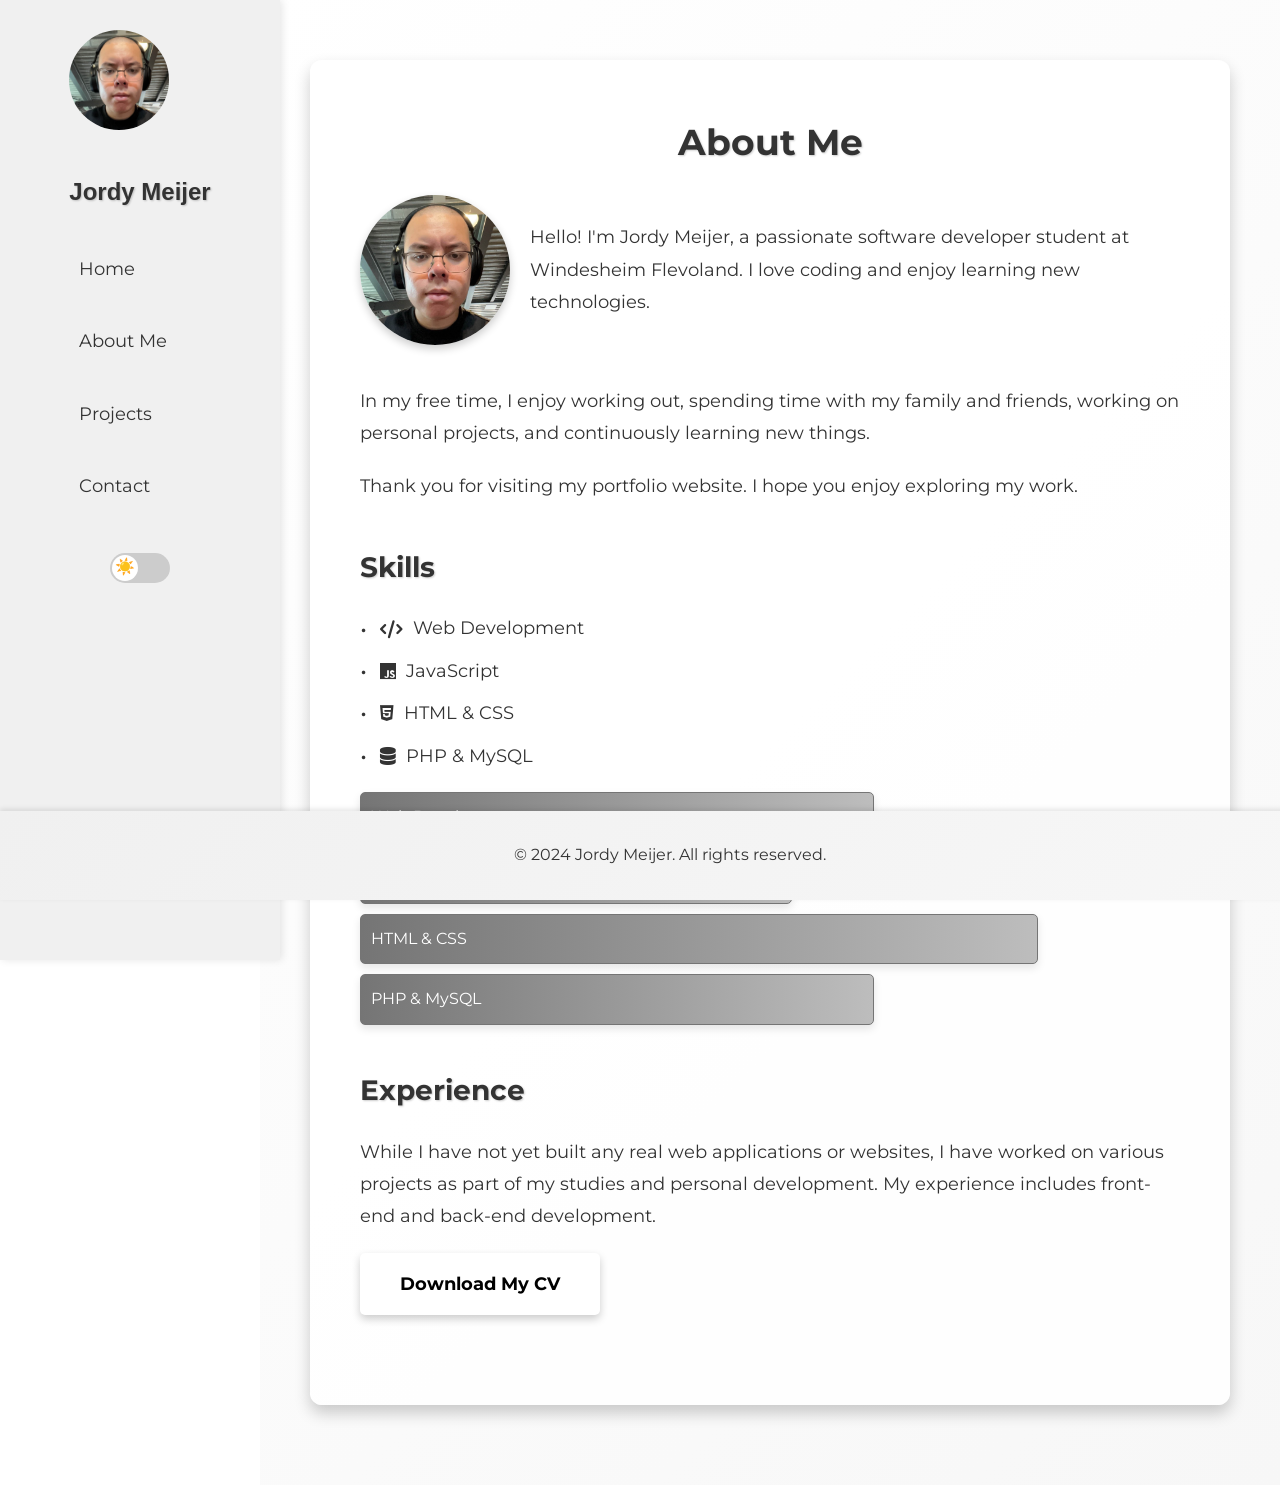
==== about.html @ f9a95ba3 "new styling" ====
<!DOCTYPE html>
<html lang="en">
<head>
    <meta charset="UTF-8">
    <meta name="viewport" content="width=device-width, initial-scale=1.0">
    <title>About Me - Jordy Meijer</title>
    <link rel="stylesheet" href="css/styles.css">
    <link href="https://cdnjs.cloudflare.com/ajax/libs/font-awesome/6.0.0-beta3/css/all.min.css" rel="stylesheet">
    <link href="https://fonts.googleapis.com/css2?family=Montserrat:wght@400;700&display=swap" rel="stylesheet">
    <script>
        (function() {
            const savedTheme = localStorage.getItem('theme');
            if (savedTheme) {
                document.addEventListener('DOMContentLoaded', function () {
                    document.body.classList.add(savedTheme + '-theme');
                    if (savedTheme === 'dark') {
                        document.getElementById('theme-toggle-checkbox').checked = true;
                    }
                });
            } else {
                document.addEventListener('DOMContentLoaded', function () {
                    document.body.classList.add('light-theme');
                });
            }
        })();
    </script>
</head>
<body class="about-page">
    <!-- Header section with navigation -->
    <header>
        <nav>
            <!-- Profile image -->
            <img src="images/profilepicture.jpg" alt="Jordy Meijer">
            <!-- Your name -->
            <h1>Jordy Meijer</h1>
            <!-- Navigation links -->
            <ul>
                <li><a href="index.html#home">Home</a></li>
                <li><a href="about.html">About Me</a></li>
                <li><a href="portfolio.html">Projects</a></li>
                <li><a href="contact.html">Contact</a></li>
            </ul>
            <!-- Theme toggle buttons -->
            <div class="theme-toggle">
                <input type="checkbox" id="theme-toggle-checkbox">
                <label for="theme-toggle-checkbox" class="slider"></label>
            </div>
        </nav>
    </header>

    <!-- Main content section -->
    <main>
        <!-- About Me section -->
        <section id="about">
            <div class="container">
                <h2>About Me</h2>
                <div class="profile">
                    <img src="images/profilepicture.jpg" alt="Jordy Meijer">
                    <p>Hello! I'm Jordy Meijer, a passionate software developer student at Windesheim Flevoland. I love coding and enjoy learning new technologies.</p>
                </div>
                <div class="bio">
                    <p>In my free time, I enjoy working out, spending time with my family and friends, working on personal projects, and continuously learning new things.</p>
                    <p>Thank you for visiting my portfolio website. I hope you enjoy exploring my work.</p>
                </div>
                
                <!-- Skills summary -->
                <div class="skills-summary">
                    <h3>Skills</h3>
                    <ul>
                        <li><i class="fas fa-code"></i> Web Development</li>
                        <li><i class="fab fa-js"></i> JavaScript</li>
                        <li><i class="fab fa-html5"></i> HTML & CSS</li>
                        <li><i class="fas fa-database"></i> PHP & MySQL</li>
                    </ul>
                    <div class="progress-bar">
                        <div class="progress" style="width: 60%;">Web Development</div>
                        <div class="progress" style="width: 50%;">JavaScript</div>
                        <div class="progress" style="width: 80%;">HTML & CSS</div>
                        <div class="progress" style="width: 60%;">PHP & MySQL</div>
                    </div>
                </div>

                <!-- Experience and CV -->
                <div class="experience">
                    <h3>Experience</h3>
                    <p>While I have not yet built any real web applications or websites, I have worked on various projects as part of my studies and personal development. My experience includes front-end and back-end development.</p>
                    <a href="cv/Jordy_Meijer_CV_2024.pdf" class="view-portfolio-btn" download>Download My CV</a>
                </div>
            </div>
        </section>
        <!-- Back-to-top button -->
        <button id="back-to-top"><i class="fas fa-arrow-up"></i></button>
    </main>
    
    <!-- Footer section -->
    <footer>
        <p>&copy; 2024 Jordy Meijer. All rights reserved.</p>
    </footer>
    
    <!-- Link to external JavaScript file -->
    <script src="js/script.js"></script>
</body>
</html>
---- css/styles.css ----
/* Smooth Scrolling */
html {
    scroll-behavior: smooth;
}

/* Reset default styles */
body, h1, h2, h3, p, ul, li, a, img, button {
    margin: 0;
    padding: 0;
    box-sizing: border-box;
    list-style: none;
}

/* Body Styling */
body {
    font-family: 'Montserrat', sans-serif;
    display: flex;
    flex-direction: column;
    min-height: 100vh;
    background-color: var(--background-color);
    color: var(--text-color);
    overflow-x: hidden;
    transition: background-color 0.3s, color 0.3s;
    line-height: 1.8;
    scroll-behavior: smooth;
}

/* Header Styling */
header {
    display: flex;
    flex-direction: column;
    align-items: center;
    justify-content: space-between;
    padding: 30px 20px;
    background-color: var(--header-background-color);
    width: 240px;
    height: 100vh;
    position: fixed;
    top: 0;
    left: 0;
    box-shadow: 2px 0 8px rgba(0, 0, 0, 0.1);
    color: var(--text-color);
    transition: width 0.3s ease-in-out;
    backdrop-filter: blur(10px); /* Slight transparency */
}

header:hover {
    width: 260px;
}

header img {
    width: 100px;
    height: 100px;
    border-radius: 50%;
    margin-bottom: 30px;
    transition: transform 0.3s;
}

header img:hover {
    transform: scale(1.1);
}

header h1 {
    font-size: 24px;
    margin-bottom: 30px;
    color: var(--primary-color);
    font-family: 'Poppins', sans-serif; /* Ensure consistent font */
    font-weight: bold; /* Make the text bold */
    text-shadow: 1px 1px 2px rgba(0, 0, 0, 0.2);
}

header nav a {
    color: var(--text-color);
    text-decoration: none;
    margin-bottom: 20px;
    display: block;
    font-size: 18px;
    padding: 10px;
    border-radius: 5px;
    transition: color 0.3s, background-color 0.3s, transform 0.3s;
}

header nav a:hover {
    background-color: var(--highlight-color);
    color: var(--highlight-text-color);
    transform: translateX(10px);
}

/* Theme Toggle */
.theme-toggle {
    display: flex;
    align-items: center;
    justify-content: center;
    margin-top: auto;
    padding-top: 20px;
}


.theme-toggle button {
    background: none;
    border: none;
    cursor: pointer;
    font-size: 24px;
    transition: transform 0.3s, color 0.3s;
}

.theme-toggle button:hover {
    transform: scale(1.2);
    color: var(--primary-color);
}

/* Theme Toggle Slider */
.theme-toggle .slider {
    position: relative;
    width: 60px;
    height: 30px;
    background-color: #ccc;
    border-radius: 30px;
    cursor: pointer;
    transition: background-color 0.3s;
}

.theme-toggle .slider::before {
    content: '☀️'; /* Sun emoji */
    position: absolute;
    width: 26px;
    height: 26px;
    border-radius: 50%;
    background-color: white;
    top: 2px;
    left: 2px;
    display: flex;
    align-items: center;
    justify-content: center;
    transition: transform 0.3s;
}

.theme-toggle input {
    display: none;
}

.theme-toggle input:checked + .slider {
    background-color: var(--primary-color);
}

.theme-toggle input:checked + .slider::before {
    content: '🌙'; /* Moon emoji */
    transform: translateX(30px);
}

/* Main Content Styling */
main {
    margin-left: 260px;
    padding: 60px 50px;
    flex: 1;
    background-color: var(--main-background-color);
    color: var(--text-color);
    transition: background-color 0.3s, color 0.3s;
    padding-bottom: 80px;
    background: linear-gradient(135deg, var(--main-background-color) 0%, var(--background-gradient-color) 100%);
}

/* About Section */
#about .container {
    max-width: 1000px;
    margin: 0 auto;
    padding: 50px;
    background: rgba(255, 255, 255, 0.8); /* Light background with transparency */
    border-radius: 12px;
    box-shadow: 0 8px 16px rgba(0, 0, 0, 0.2); /* Drop shadow */
    transition: background 0.3s, box-shadow 0.3s;
}

/* Profile Section */
.profile {
    display: flex;
    align-items: center;
    margin-bottom: 40px;
}

.profile img {
    width: 150px;
    height: 150px;
    border-radius: 50%;
    margin-right: 20px;
    box-shadow: 0 4px 8px rgba(0, 0, 0, 0.2);
    transition: transform 0.3s;
}

.profile img:hover {
    transform: scale(1.1);
}

.profile p {
    font-size: 18px;
    color: var(--text-color);
}

/* Skills Summary */
.skills-summary ul li {
    display: flex;
    align-items: center;
    font-size: 18px;
    color: var(--text-color);
    margin-bottom: 10px;
    padding-left: 20px;
    position: relative;
    transition: color 0.3s;
}

.skills-summary ul li i {
    margin-right: 10px;
    color: var(--primary-color);
}

.skills-summary ul li:hover {
    color: var(--primary-color);
}

/* Progress Bar */
.progress-bar {
    margin-top: 20px;
}

.progress {
    background: linear-gradient(90deg, #757575, #bdbdbd); /* Grey gradient */
    color: #fff;
    padding: 10px;
    border-radius: 5px;
    margin-bottom: 10px;
    transition: width 0.3s, background 0.3s;
    box-shadow: 0 4px 8px rgba(0, 0, 0, 0.1); /* Drop shadow */
    border: 1px solid #757575; /* Border for better definition */
}

.progress:hover {
    background: linear-gradient(90deg, #616161, #9e9e9e); /* Darker grey gradient on hover */
}

/* Dark Theme Progress Bar */
.dark-theme .progress-bar .progress {
    background-color: var(--highlight-color);
    color: var(--highlight-text-color);
    padding: 10px;
    border-radius: 5px;
    margin-bottom: 10px;
    transition: width 0.3s;
}

#about h2 {
    font-size: 36px;
    margin-bottom: 20px;
    color: var(--primary-color);
    text-align: center;
    text-shadow: 1px 1px 2px rgba(0, 0, 0, 0.2);
}

#about .bio, #about .skills-summary, #about .experience {
    margin-bottom: 40px;
}

#about .bio p, #about .experience p {
    font-size: 18px;
    line-height: 1.8;
    color: var(--text-color);
    margin-bottom: 20px;
}

#about .skills-summary h3, #about .experience h3 {
    font-size: 28px;
    margin-bottom: 20px;
    color: var(--primary-color);
    text-shadow: 1px 1px 2px rgba(0, 0, 0, 0.2);
}

#about .skills-summary ul {
    list-style: none;
    padding: 0;
}

#about .skills-summary ul li {
    font-size: 18px;
    color: var(--text-color);
    margin-bottom: 10px;
    padding-left: 20px;
    position: relative;
}

#about .skills-summary ul li::before {
    content: '•';
    position: absolute;
    left: 0;
    color: var(--primary-color);
    font-size: 24px;
    line-height: 1;
}

/* Light Theme */
.light-theme #about .container {
    background: rgba(255, 255, 255, 0.9);
    box-shadow: 0 8px 16px rgba(0, 0, 0, 0.2);
}

.light-theme #about h2, .light-theme #about .skills-summary h3, .light-theme #about .experience h3 {
    color: #333;
}

.light-theme #about .bio p, .light-theme #about .skills-summary ul li, .light-theme #about .experience p {
    color: #333;
}

/* Dark Theme */
.dark-theme #about .container {
    background: rgba(30, 30, 30, 0.9);
    box-shadow: 0 8px 16px rgba(0, 0, 0, 0.5);
}

.dark-theme #about h2, .dark-theme #about .skills-summary h3, .dark-theme #about .experience h3 {
    color: var(--primary-color);
}

.dark-theme #about .bio p, .dark-theme #about .skills-summary ul li, .dark-theme #about .experience p {
    color: var(--text-color);
}

/* Responsive Design */
@media (max-width: 1200px) {
    main {
        margin-left: 0;
        padding: 40px 30px;
    }

    header {
        width: 100%;
        height: auto;
        padding: 20px;
        box-shadow: none;
    }

    header nav {
        flex-direction: row;
        justify-content: space-between;
    }

    header img {
        width: 80px;
        height: 80px;
    }

    header h1 {
        font-size: 20px;
    }

    header ul {
        flex-direction: row;
        flex-wrap: wrap;
    }

    header ul li {
        margin: 0 10px;
    }

    header .theme-toggle {
        margin-top: 0;
    }

    #about .container {
        padding: 30px;
    }

    #about h2 {
        font-size: 30px;
    }

    #about .skills-summary h3, #about .experience h3 {
        font-size: 24px;
    }

    #about .bio p, #about .skills-summary ul li, #about .experience p {
        font-size: 16px;
    }
}

@media (max-width: 768px) {
    main {
        padding: 30px 20px;
    }

    header nav {
        flex-direction: column;
        align-items: center;
    }

    header ul {
        flex-direction: column;
        align-items: center;
    }

    header ul li {
        margin: 10px 0;
    }

    #about .container {
        padding: 20px;
    }

    #about h2 {
        font-size: 26px;
    }

    #about .skills-summary h3, #about .experience h3 {
        font-size: 20px;
    }

    #about .bio p, #about .skills-summary ul li, #about .experience p {
        font-size: 14px;
    }
}

@media (max-width: 480px) {
    main {
        padding: 20px 10px;
    }

    header img {
        width: 60px;
        height: 60px;
    }

    header h1 {
        font-size: 18px;
    }

    #about h2 {
        font-size: 22px;
    }

    #about .skills-summary h3, #about .experience h3 {
        font-size: 18px;
    }

    #about .bio p, #about .skills-summary ul li, #about .experience p {
        font-size: 12px;
    }
}

/* Home Section */
.home-content {
    display: flex;
    flex-direction: column;
    align-items: center;
    text-align: center;
    padding: 50px;
    max-width: 1000px;
    margin: 0 auto;
}

.home-content h1 {
    font-size: 56px;
    margin-bottom: 20px;
    font-weight: 700;
    color: var(--primary-color);
    letter-spacing: 2px;
    animation: fadeInDown 1s ease-in-out;
    text-shadow: 1px 1px 2px rgba(0, 0, 0, 0.2);
}

.home-content h2 {
    font-size: 32px;
    margin-bottom: 20px;
    color: var(--text-color);
    animation: fadeInUp 1s ease-in-out;
    text-shadow: 1px 1px 2px rgba(0, 0, 0, 0.2);
}

.home-content p {
    font-size: 20px;
    margin-bottom: 40px;
    color: var(--text-color);
    max-width: 800px;
    line-height: 1.8;
    animation: fadeIn 1.5s ease-in-out;
}

.home-content img.code-image {
    max-width: 100%;
    height: auto;
    border-radius: 12px;
    box-shadow: 0 8px 16px rgba(0, 0, 0, 0.2); /* Drop shadow */
    margin-top: 30px;
    transition: transform 0.3s ease-in-out;
}

.home-content img:hover {
    transform: scale(1.05);
}

/* Footer Styling */
footer {
    background-color: var(--footer-background-color);
    padding: 30px;
    text-align: center;
    position: fixed;
    bottom: 0;
    width: 100%; /* Make footer span the entire horizontal page */
    left: 0; /* Adjust left position */
    box-shadow: 0 -2px 5px rgba(0, 0, 0, 0.1);
    color: var(--text-color);
    background: linear-gradient(135deg, var(--footer-background-color) 0%, var(--background-gradient-color) 100%);
}

/* Animations */
@keyframes fadeIn {
    from { opacity: 0; }
    to { opacity: 1; }
}

.fade-in {
    animation: fadeIn 1s ease-in-out;
}

@keyframes fadeInDown {
    from { opacity: 0; transform: translateY(-30px); }
    to { opacity: 1; transform: translateY(0); }
}

@keyframes fadeInUp {
    from { opacity: 0; transform: translateY(30px); }
    to { opacity: 1; transform: translateY(0); }
}

/* Button Styles */
.btn {
    display: inline-block;
    padding: 12px 25px;
    font-size: 1em;
    text-decoration: none;
    border-radius: 6px;
    transition: background-color 0.3s, color 0.3s, border-color 0.3s, transform 0.3s;
    background-color: var(--button-background-color);
    color: var(--button-text-color);
    border: 2px solid var(--button-border-color);
    box-shadow: 0 4px 8px rgba(0, 0, 0, 0.2); /* Drop shadow */
}

.btn:hover {
    background-color: var(--highlight-color);
    color: var(--highlight-text-color);
    transform: translateY(-3px);
}
.btn:hover {
    background-color: var(--highlight-color);
    color: var(--highlight-text-color);
}

/* Light Theme */
:root {
    --background-color: #ffffff;
    --text-color: #333;
    --header-background-color: #f0f0f0;
    --footer-background-color: #f0f0f0;
    --main-background-color: #ffffff;
    --background-gradient-color: #f7f7f7;
    --primary-color: #333;
    --highlight-color: #666666;
    --highlight-text-color: #ffffff;
    --button-background-color: #f0f0f0;
    --button-text-color: #000000;
    --button-border-color: #333;
}

/* Dark Theme */
.dark-theme {
    --background-color: #121212;
    --text-color: #e0e0e0;
    --header-background-color: #1e1e1e;
    --footer-background-color: #1e1e1e;
    --main-background-color: #1e1e1e;
    --background-gradient-color: #2c2c2c;
    --primary-color: #bb86fc;
    --highlight-color: #03dac6;
    --highlight-text-color: #121212;
    --button-background-color: #ffffff;
    --button-text-color: #000000;
    --button-border-color: #ffffff;
}

.dark-theme header {
    background-color: #1e1e1e; /* Darker header background */
    box-shadow: 0 -2px 5px rgba(255, 255, 255, 0.1);
    color: #e0e0e0; /* Light text color for contrast */
    background: linear-gradient(135deg, #1e1e1e 0%, #2c2c2c 100%);
}

.dark-theme main {
    background-color: var(--main-background-color);
    background: linear-gradient(135deg, var(--main-background-color) 0%, var(--background-gradient-color) 100%);
}

.dark-theme footer {
    background-color: #1e1e1e; /* Darker footer background */
    box-shadow: 0 -2px 5px rgba(255, 255, 255, 0.1);
    color: #e0e0e0; /* Light text color for contrast */
    background: linear-gradient(135deg, #1e1e1e 0%, #2c2c2c 100%);
}

.dark-theme .theme-toggle button {
    color: var(--highlight-color);
}

.dark-theme .project {
    background: rgba(30, 30, 30, 0.9);
    box-shadow: 0 8px 16px rgba(0, 0, 0, 0.5);
}

.dark-theme .project:hover {
    box-shadow: 0 16px 32px rgba(0, 0, 0, 0.7);
}

.dark-theme .project img {
    box-shadow: 0 8px 16px rgba(0, 0, 0, 0.5); /* Light drop shadow */
}

.dark-theme #back-to-top {
    background-color: var(--highlight-color);
    color: var(--highlight-text-color);
    box-shadow: 0 4px 8px rgba(0, 0, 0, 0.5); /* Light drop shadow */
}

.dark-theme .theme-toggle .slider {
    background-color: var(--highlight-color);
}

.dark-theme .theme-toggle input:checked + .slider {
    background-color: var(--highlight-text-color);
}

.dark-theme .theme-toggle input:checked + .slider::before {
    background-color: var(--highlight-color);
}

/* Custom Scrollbar */
::-webkit-scrollbar-track {
    background: var(--background-color);
}

::-webkit-scrollbar-thumb {
    background-color: var(--highlight-color);
    border-radius: 20px;
    border: 3px solid var(--background-color);
}

/* Scroll Progress Indicator */
#scroll-progress {
    position: fixed;
    top: 0;
    left: 0;
    width: 100%;
    height: 5px;
    background: var(--highlight-color);
    z-index: 1000;
    transition: width 0.25s;
}

/* Back-to-Top Button */
#back-to-top {
    position: fixed;
    bottom: 20px;
    right: 20px;
    display: none;
    background-color: var(--primary-color);
    color: var(--highlight-text-color);
    border: none;
    border-radius: 50%;
    padding: 10px;
    cursor: pointer;
    box-shadow: 0 4px 8px rgba(0, 0, 0, 0.2); /* Drop shadow */
    transition: transform 0.3s;
}

#back-to-top:hover {
    transform: scale(1.1);
}

/* Dark theme improvements */
.dark-theme header {
    background-color: #000000; /* Same black color for header */
    box-shadow: 2px 0 8px rgba(255, 255, 255, 0.1);
}

.dark-theme main {
    background-color: #121212; /* Darker main background */
    background: linear-gradient(135deg, #121212 0%, #1a1a1a 100%);
}

.dark-theme footer {
    background-color: #000000; /* Same black color for footer */
    box-shadow: 0 -2px 5px rgba(255, 255, 255, 0.1);
}

.dark-theme .theme-toggle button {
    color: white; /* White theme toggle buttons */
}

.dark-theme .home-content h1,
.dark-theme .home-content h2,
.dark-theme .home-content p {
    text-shadow: 1px 1px 2px rgba(255, 255, 255, 0.2); /* Light text shadow */
}

.dark-theme .home-content img.code-image {
    box-shadow: 0 8px 16px rgba(255, 255, 255, 0.2); /* Light drop shadow */
}

.dark-theme #back-to-top {
    background-color: white; /* White background for dark theme */
    color: black; /* Black text for contrast */
    box-shadow: 0 4px 8px rgba(255, 255, 255, 0.2); /* Light drop shadow */
}

/* Dark theme styles */
.dark-theme .theme-toggle .slider {
    background-color: #333;
}

.dark-theme .theme-toggle input:checked + .slider {
    background-color: white;
}

.dark-theme .theme-toggle input:checked + .slider::before {
    background-color: black;
}

/* Home Section */
#home {
    display: flex;
    flex-direction: column;
    align-items: center;
    justify-content: center;
    padding: 60px 50px;
    transition: background-color 0.3s, color 0.3s;
}

#home .container {
    max-width: 1000px;
    margin: 0 auto;
    padding: 50px;
    background: rgba(255, 255, 255, 0.8); /* Light background with transparency */
    border-radius: 12px;
    box-shadow: 0 8px 16px rgba(0, 0, 0, 0.2), 0 0 15px rgba(0, 0, 0, 0.1); /* Drop shadow with glow */
    transition: background 0.3s, box-shadow 0.3s;
    text-align: center;
    border-left: 5px solid var(--highlight-color); /* Highlight on the left */
    border-right: 5px solid var(--highlight-color); /* Highlight on the right */
}

#home h1 {
    font-size: 36px;
    margin-bottom: 20px;
    color: var(--primary-color);
    text-shadow: 1px 1px 2px rgba(0, 0, 0, 0.2);
    animation: fadeInDown 1s ease-in-out;
}

#home p {
    font-size: 18px;
    line-height: 1.8;
    color: var(--text-color);
    margin-bottom: 20px;
    animation: fadeInUp 1s ease-in-out;
}

/* Light Theme */
.light-theme #home .container {
    background: linear-gradient(to right, rgba(255, 255, 255, 0.8), rgba(255, 255, 255, 0.9), rgba(255, 255, 255, 0.8)); /* Gradient for light theme */
    box-shadow: 0 8px 16px rgba(0, 0, 0, 0.2), 0 0 15px rgba(255, 255, 255, 0.5); /* Drop shadow with light glow */
    border-left: 5px solid #ccc; /* Light highlight on the left */
    border-right: 5px solid #ccc; /* Light highlight on the right */
}

.light-theme #home h1, .light-theme #home p {
    color: #333;
}

/* Dark Theme */
.dark-theme #home .container {
    background: linear-gradient(to right, rgba(0, 0, 0, 0.8), rgba(0, 0, 0, 0.9), rgba(0, 0, 0, 0.8)); /* Gradient for dark theme */
    box-shadow: 0 8px 16px rgba(255, 255, 255, 0.2), 0 0 15px rgba(255, 255, 255, 0.1); /* Drop shadow with dark glow */
    border-left: 5px solid #444; /* Dark highlight on the left */
    border-right: 5px solid #444; /* Dark highlight on the right */
}

.dark-theme #home h1, .dark-theme #home p {
    color: #fff;
}

/* No Project Section */
#no-project {
    display: flex;
    flex-direction: column;
    align-items: center;
    justify-content: center;
    height: 100vh;
    text-align: center;
    padding: 20px;
    background: linear-gradient(135deg, var(--main-background-color) 0%, var(--background-gradient-color) 100%);
}

#no-project h2 {
    font-size: 48px;
    margin-bottom: 20px;
    color: var(--primary-color);
    text-shadow: 1px 1px 2px rgba(0, 0, 0, 0.2);
    animation: fadeInDown 1s ease-in-out;
}

#no-project p {
    font-size: 24px;
    margin-bottom: 40px;
    color: var(--text-color);
    max-width: 800px;
    line-height: 1.8;
    animation: fadeInUp 1s ease-in-out;
}

/* Home Section */
#home {
    display: flex;
    flex-direction: column;
    align-items: center;
    justify-content: center;
    padding: 60px 50px;
    background: linear-gradient(135deg, var(--main-background-color) 0%, var(--background-gradient-color) 100%);
    transition: background-color 0.3s, color 0.3s;
}

#home .container {
    max-width: 1000px;
    margin: 0 auto;
    padding: 50px;
    background: rgba(255, 255, 255, 0.8); /* Light background with transparency */
    border-radius: 12px;
    box-shadow: 0 8px 16px rgba(0, 0, 0, 0.2), 0 0 15px rgba(0, 0, 0, 0.1); /* Drop shadow with glow */
    transition: background 0.3s, box-shadow 0.3s;
    text-align: center;
    border-left: 5px solid var(--highlight-color); /* Highlight on the left */
    border-right: 5px solid var(--highlight-color); /* Highlight on the right */
}

#home h1 {
    font-size: 36px;
    margin-bottom: 20px;
    color: var(--primary-color);
    text-shadow: 1px 1px 2px rgba(0, 0, 0, 0.2);
    animation: fadeInDown 1s ease-in-out;
}

#home p {
    font-size: 18px;
    line-height: 1.8;
    color: var(--text-color);
    margin-bottom: 20px;
    animation: fadeInUp 1s ease-in-out;
}

/* Light Theme */
.light-theme #home .container {
    background: linear-gradient(to right, rgba(255, 255, 255, 0.8), rgba(255, 255, 255, 0.9), rgba(255, 255, 255, 0.8)); /* Gradient for light theme */
    box-shadow: 0 8px 16px rgba(0, 0, 0, 0.2), 0 0 15px rgba(255, 255, 255, 0.5); /* Drop shadow with light glow */
    border-left: 5px solid #ccc; /* Light highlight on the left */
    border-right: 5px solid #ccc; /* Light highlight on the right */
}

.light-theme #home h1, .light-theme #home p {
    color: #333;
}

/* Dark Theme */
.dark-theme #home .container {
    background: linear-gradient(to right, rgba(0, 0, 0, 0.8), rgba(0, 0, 0, 0.9), rgba(0, 0, 0, 0.8)); /* Gradient for dark theme */
    box-shadow: 0 8px 16px rgba(255, 255, 255, 0.2), 0 0 15px rgba(255, 255, 255, 0.1); /* Drop shadow with dark glow */
    border-left: 5px solid #444; /* Dark highlight on the left */
    border-right: 5px solid #444; /* Dark highlight on the right */
}

.dark-theme #home h1, .dark-theme #home p {
    color: #fff;
}

/* View Portfolio Button */
.view-portfolio-btn {
    display: inline-block;
    padding: 15px 40px;
    background-color: var(--button-background-color);
    color: var(--button-text-color);
    font-weight: bold;
    border-radius: 5px;
    text-decoration: none;
    font-size: 18px;
    transition: background-color 0.3s, transform 0.3s, box-shadow 0.3s;
    box-shadow: 0 4px 8px rgba(0, 0, 0, 0.2); /* Drop shadow */
}

.view-portfolio-btn:hover {
    background-color: var(--highlight-color);
    color: var(--highlight-text-color);
    transform: translateY(-5px);
    box-shadow: 0 8px 16px rgba(0, 0, 0, 0.4); /* Larger drop shadow */
}

/* Dark Theme */
.dark-theme .view-portfolio-btn {
    background-color: #333333; /* Dark grey background */
    color: #ffffff; /* White text */
}

.dark-theme .view-portfolio-btn:hover {
    background-color: #555555; /* Slightly lighter grey on hover */
    color: #ffffff;
}

/* Light Theme */
.light-theme .view-portfolio-btn {
    background-color: #ffffff; /* White background */
    color: #000000; /* Black text */
}

.light-theme .view-portfolio-btn:hover {
    background-color: #cccccc; /* Light grey on hover */
    color: #000000;
}

/* Light Theme */
.light-theme #no-project {
    background: linear-gradient(135deg, #ffffff 0%, #f7f7f7 100%);
}

.light-theme #no-project h2 {
    color: #333;
}

.light-theme #no-project p {
    color: #333;
}

/* Dark Theme */
.dark-theme #no-project {
    background: linear-gradient(135deg, #121212 0%, #1a1a1a 100%);
}

.dark-theme #no-project h2 {
    color: #fff;
}

.dark-theme #no-project p {
    color: #fff;
}

.dark-theme .theme-toggle .slider {
    background-color: var(--highlight-color);
}

.dark-theme .theme-toggle input:checked + .slider {
    background-color: var(--highlight-text-color);
}

.dark-theme .theme-toggle input:checked + .slider::before {
    background-color: var(--highlight-color);
}
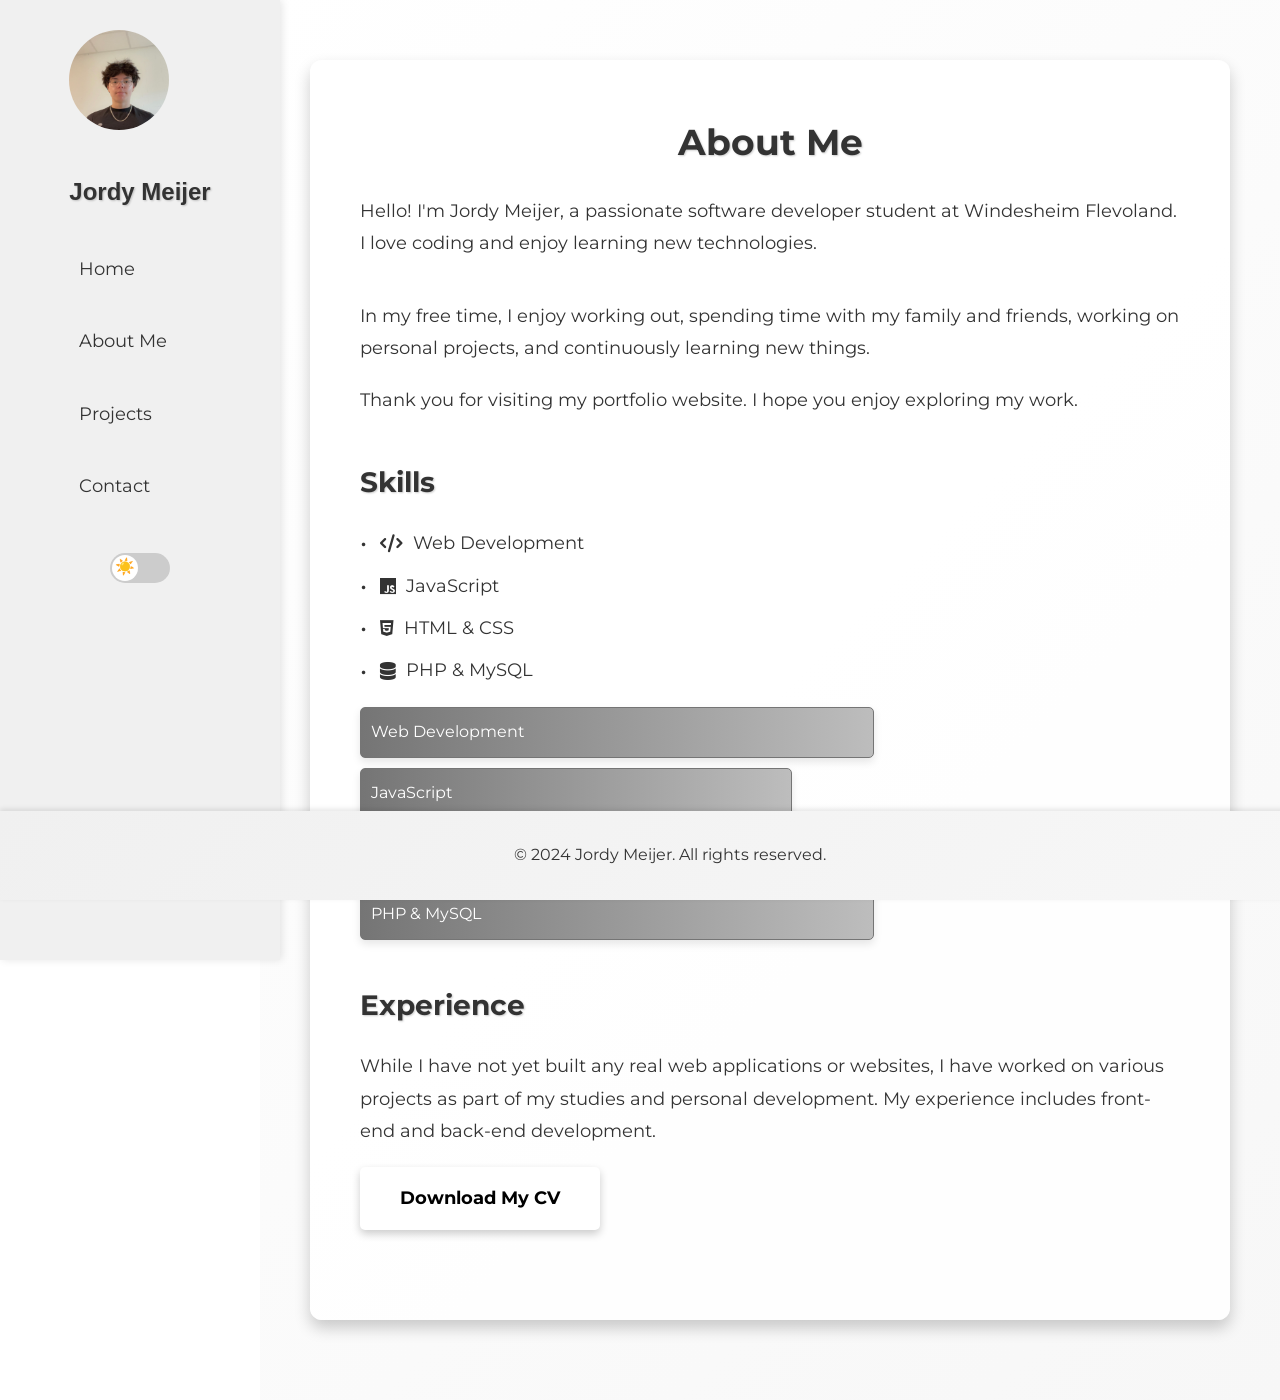
==== commit ad65d006: "update" ====
--- a/about.html
+++ b/about.html
@@ -30,7 +30,7 @@
     <header>
         <nav>
             <!-- Profile image -->
-            <img src="images/profilepicture.jpg" alt="Jordy Meijer">
+            <img src="images/Portfolio.jpg" alt="Jordy Meijer">
             <!-- Your name -->
             <h1>Jordy Meijer</h1>
             <!-- Navigation links -->
@@ -55,7 +55,6 @@
             <div class="container">
                 <h2>About Me</h2>
                 <div class="profile">
-                    <img src="images/profilepicture.jpg" alt="Jordy Meijer">
                     <p>Hello! I'm Jordy Meijer, a passionate software developer student at Windesheim Flevoland. I love coding and enjoy learning new technologies.</p>
                 </div>
                 <div class="bio">
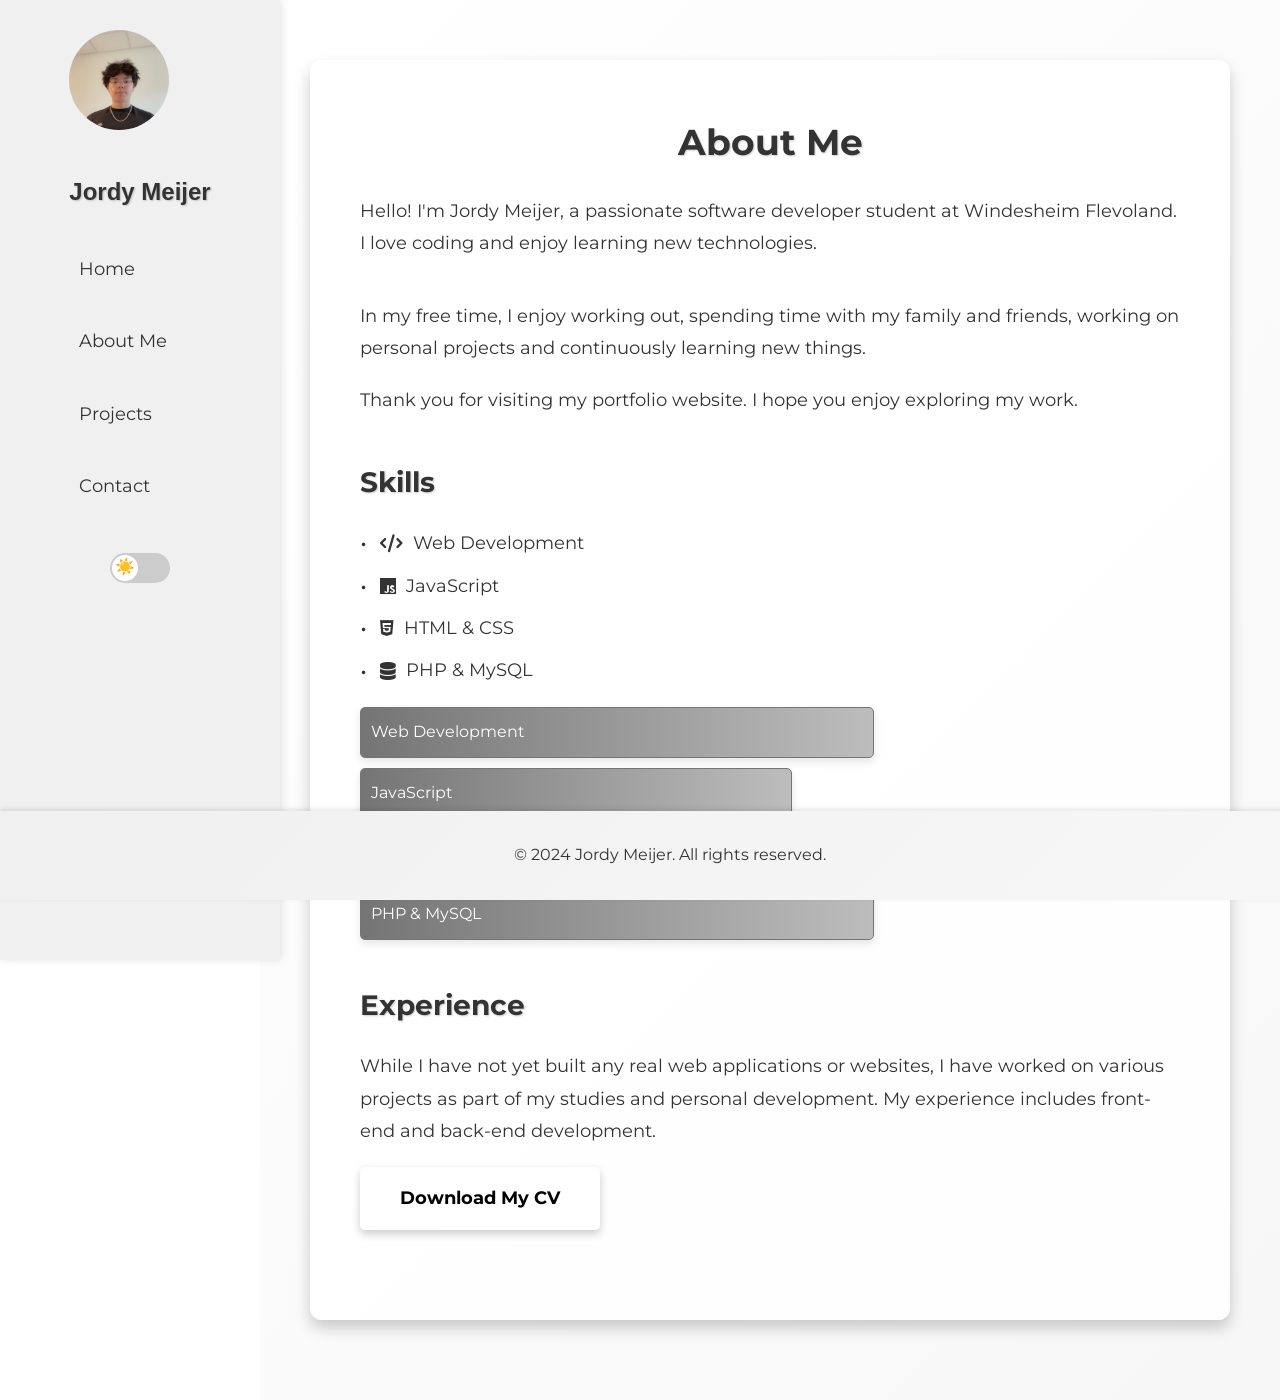
==== commit 003805ac: "cleanup code" ====
--- a/about.html
+++ b/about.html
@@ -3,27 +3,15 @@
 <head>
     <meta charset="UTF-8">
     <meta name="viewport" content="width=device-width, initial-scale=1.0">
-    <title>About Me - Jordy Meijer</title>
+    <title>About Me</title>
+    <!-- Link to external CSS -->
     <link rel="stylesheet" href="css/styles.css">
+    <!-- Font Awesome for icons -->
     <link href="https://cdnjs.cloudflare.com/ajax/libs/font-awesome/6.0.0-beta3/css/all.min.css" rel="stylesheet">
+    <!-- Google Fonts for typography -->
     <link href="https://fonts.googleapis.com/css2?family=Montserrat:wght@400;700&display=swap" rel="stylesheet">
-    <script>
-        (function() {
-            const savedTheme = localStorage.getItem('theme');
-            if (savedTheme) {
-                document.addEventListener('DOMContentLoaded', function () {
-                    document.body.classList.add(savedTheme + '-theme');
-                    if (savedTheme === 'dark') {
-                        document.getElementById('theme-toggle-checkbox').checked = true;
-                    }
-                });
-            } else {
-                document.addEventListener('DOMContentLoaded', function () {
-                    document.body.classList.add('light-theme');
-                });
-            }
-        })();
-    </script>
+    <!-- JavaScript for theme toggle and back-to-top functionality -->
+    <script src="js/theme-toggle.js" defer></script>
 </head>
 <body class="about-page">
     <!-- Header section with navigation -->
@@ -58,7 +46,7 @@
                     <p>Hello! I'm Jordy Meijer, a passionate software developer student at Windesheim Flevoland. I love coding and enjoy learning new technologies.</p>
                 </div>
                 <div class="bio">
-                    <p>In my free time, I enjoy working out, spending time with my family and friends, working on personal projects, and continuously learning new things.</p>
+                    <p>In my free time, I enjoy working out, spending time with my family and friends, working on personal projects and continuously learning new things.</p>
                     <p>Thank you for visiting my portfolio website. I hope you enjoy exploring my work.</p>
                 </div>
                 
@@ -88,15 +76,14 @@
             </div>
         </section>
         <!-- Back-to-top button -->
-        <button id="back-to-top"><i class="fas fa-arrow-up"></i></button>
+        <button id="back-to-top" title="Back to top">
+            <i class="fas fa-chevron-up"></i>
+        </button>
     </main>
     
     <!-- Footer section -->
     <footer>
         <p>&copy; 2024 Jordy Meijer. All rights reserved.</p>
     </footer>
-    
-    <!-- Link to external JavaScript file -->
-    <script src="js/script.js"></script>
 </body>
 </html>
--- a/css/styles.css
+++ b/css/styles.css
@@ -95,7 +95,6 @@
     padding-top: 20px;
 }
 
-
 .theme-toggle button {
     background: none;
     border: none;
@@ -145,7 +144,8 @@
 
 .theme-toggle input:checked + .slider::before {
     content: '🌙'; /* Moon emoji */
-    transform: translateX(30px);
+    transform: translateX(30px);    
+    background-color: black; /* Set background color to black */
 }
 
 /* Main Content Styling */
@@ -966,4 +966,4 @@
 
 .dark-theme .theme-toggle input:checked + .slider::before {
     background-color: var(--highlight-color);
-}
+}
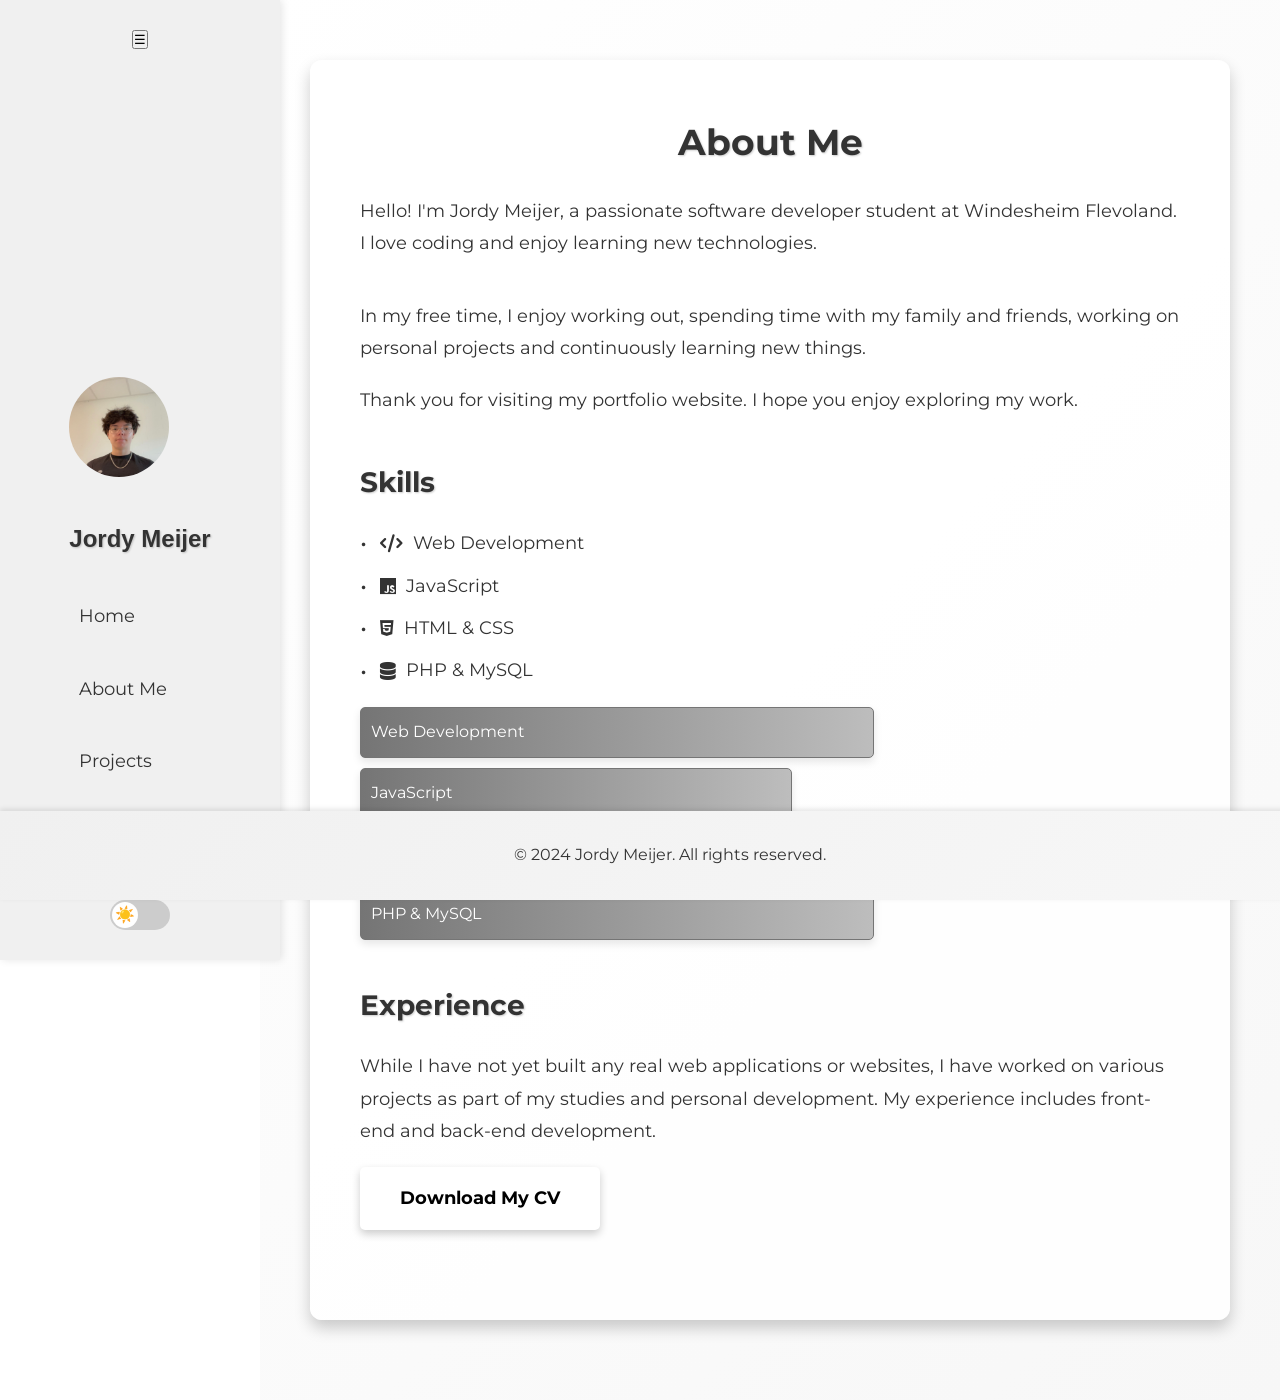
==== commit a10b417a: "responsive update" ====
--- a/about.html
+++ b/about.html
@@ -16,24 +16,27 @@
 <body class="about-page">
     <!-- Header section with navigation -->
     <header>
-        <nav>
-            <!-- Profile image -->
-            <img src="images/Portfolio.jpg" alt="Jordy Meijer">
-            <!-- Your name -->
-            <h1>Jordy Meijer</h1>
-            <!-- Navigation links -->
-            <ul>
-                <li><a href="index.html#home">Home</a></li>
-                <li><a href="about.html">About Me</a></li>
-                <li><a href="portfolio.html">Projects</a></li>
-                <li><a href="contact.html">Contact</a></li>
-            </ul>
-            <!-- Theme toggle buttons -->
-            <div class="theme-toggle">
-                <input type="checkbox" id="theme-toggle-checkbox">
-                <label for="theme-toggle-checkbox" class="slider"></label>
-            </div>
-        </nav>
+        <button class="header-toggle">☰</button>
+        <div class="header-content">
+            <nav>
+                <!-- Profile image -->
+                <img src="images/Portfolio.jpg" alt="Jordy Meijer">
+                <!-- Your name -->
+                <h1>Jordy Meijer</h1>
+                <!-- Navigation links -->
+                <ul>
+                    <li><a href="index.html#home">Home</a></li>
+                    <li><a href="about.html">About Me</a></li>
+                    <li><a href="portfolio.html">Projects</a></li>
+                    <li><a href="contact.html">Contact</a></li>
+                </ul>
+                <!-- Theme toggle buttons -->
+                <div class="theme-toggle">
+                    <input type="checkbox" id="theme-toggle-checkbox">
+                    <label for="theme-toggle-checkbox" class="slider"></label>
+                </div>
+            </nav>
+        </div>
     </header>
 
     <!-- Main content section -->
--- a/css/styles.css
+++ b/css/styles.css
@@ -323,127 +323,6 @@
     color: var(--text-color);
 }
 
-/* Responsive Design */
-@media (max-width: 1200px) {
-    main {
-        margin-left: 0;
-        padding: 40px 30px;
-    }
-
-    header {
-        width: 100%;
-        height: auto;
-        padding: 20px;
-        box-shadow: none;
-    }
-
-    header nav {
-        flex-direction: row;
-        justify-content: space-between;
-    }
-
-    header img {
-        width: 80px;
-        height: 80px;
-    }
-
-    header h1 {
-        font-size: 20px;
-    }
-
-    header ul {
-        flex-direction: row;
-        flex-wrap: wrap;
-    }
-
-    header ul li {
-        margin: 0 10px;
-    }
-
-    header .theme-toggle {
-        margin-top: 0;
-    }
-
-    #about .container {
-        padding: 30px;
-    }
-
-    #about h2 {
-        font-size: 30px;
-    }
-
-    #about .skills-summary h3, #about .experience h3 {
-        font-size: 24px;
-    }
-
-    #about .bio p, #about .skills-summary ul li, #about .experience p {
-        font-size: 16px;
-    }
-}
-
-@media (max-width: 768px) {
-    main {
-        padding: 30px 20px;
-    }
-
-    header nav {
-        flex-direction: column;
-        align-items: center;
-    }
-
-    header ul {
-        flex-direction: column;
-        align-items: center;
-    }
-
-    header ul li {
-        margin: 10px 0;
-    }
-
-    #about .container {
-        padding: 20px;
-    }
-
-    #about h2 {
-        font-size: 26px;
-    }
-
-    #about .skills-summary h3, #about .experience h3 {
-        font-size: 20px;
-    }
-
-    #about .bio p, #about .skills-summary ul li, #about .experience p {
-        font-size: 14px;
-    }
-}
-
-@media (max-width: 480px) {
-    main {
-        padding: 20px 10px;
-    }
-
-    header img {
-        width: 60px;
-        height: 60px;
-    }
-
-    header h1 {
-        font-size: 18px;
-    }
-
-    #about h2 {
-        font-size: 22px;
-    }
-
-    #about .skills-summary h3, #about .experience h3 {
-        font-size: 18px;
-    }
-
-    #about .bio p, #about .skills-summary ul li, #about .experience p {
-        font-size: 12px;
-    }
-}
-
 /* Home Section */
 .home-content {
     display: flex;
@@ -966,4 +845,106 @@
 
 .dark-theme .theme-toggle input:checked + .slider::before {
     background-color: var(--highlight-color);
+}
+
+/* Responsive Design */
+@media (max-width: 1200px) {
+    main {
+        margin-left: 0;
+        padding: 40px 30px;
+    }
+
+    header {
+        width: 100%;
+        height: auto;
+        padding: 20px;
+        box-shadow: none;
+    }
+
+    header nav {
+        flex-direction: row;
+        justify-content: space-between;
+    }
+
+    header img {
+        width: 80px;
+        height: 80px;
+    }
+
+    header h1 {
+        font-size: 20px;
+    }
+
+    header ul {
+        flex-direction: row;
+        flex-wrap: wrap;
+    }
+
+    header ul li {
+        margin: 0 10px;
+    }
+
+    header .theme-toggle {
+        margin-top: 0;
+    }
+}
+
+@media (max-width: 768px) {
+    main {
+        padding: 30px 20px;
+    }
+
+    header nav {
+        flex-direction: column;
+        align-items: center;
+    }
+
+    header ul {
+        flex-direction: column;
+        align-items: center;
+    }
+
+    header ul li {
+        margin: 10px 0;
+    }
+}
+
+@media (max-width: 480px) {
+    main {
+        padding: 20px 10px;
+    }
+
+    header img {
+        width: 60px;
+        height: 60px;
+    }
+
+    header h1 {
+        font-size: 18px;
+    }
+
+    /* Make header clickable */
+    header {
+        position: relative;
+    }
+
+    .header-toggle {
+        display: block;
+        position: absolute;
+        top: 10px;
+        right: 10px;
+        background: none;
+        border: none;
+        font-size: 24px;
+        cursor: pointer;
+        z-index: 1000;
+    }
+
+    .header-content {
+        display: none;
+    }
+
+    .header-content.active {
+        display: flex;
+    }
 }
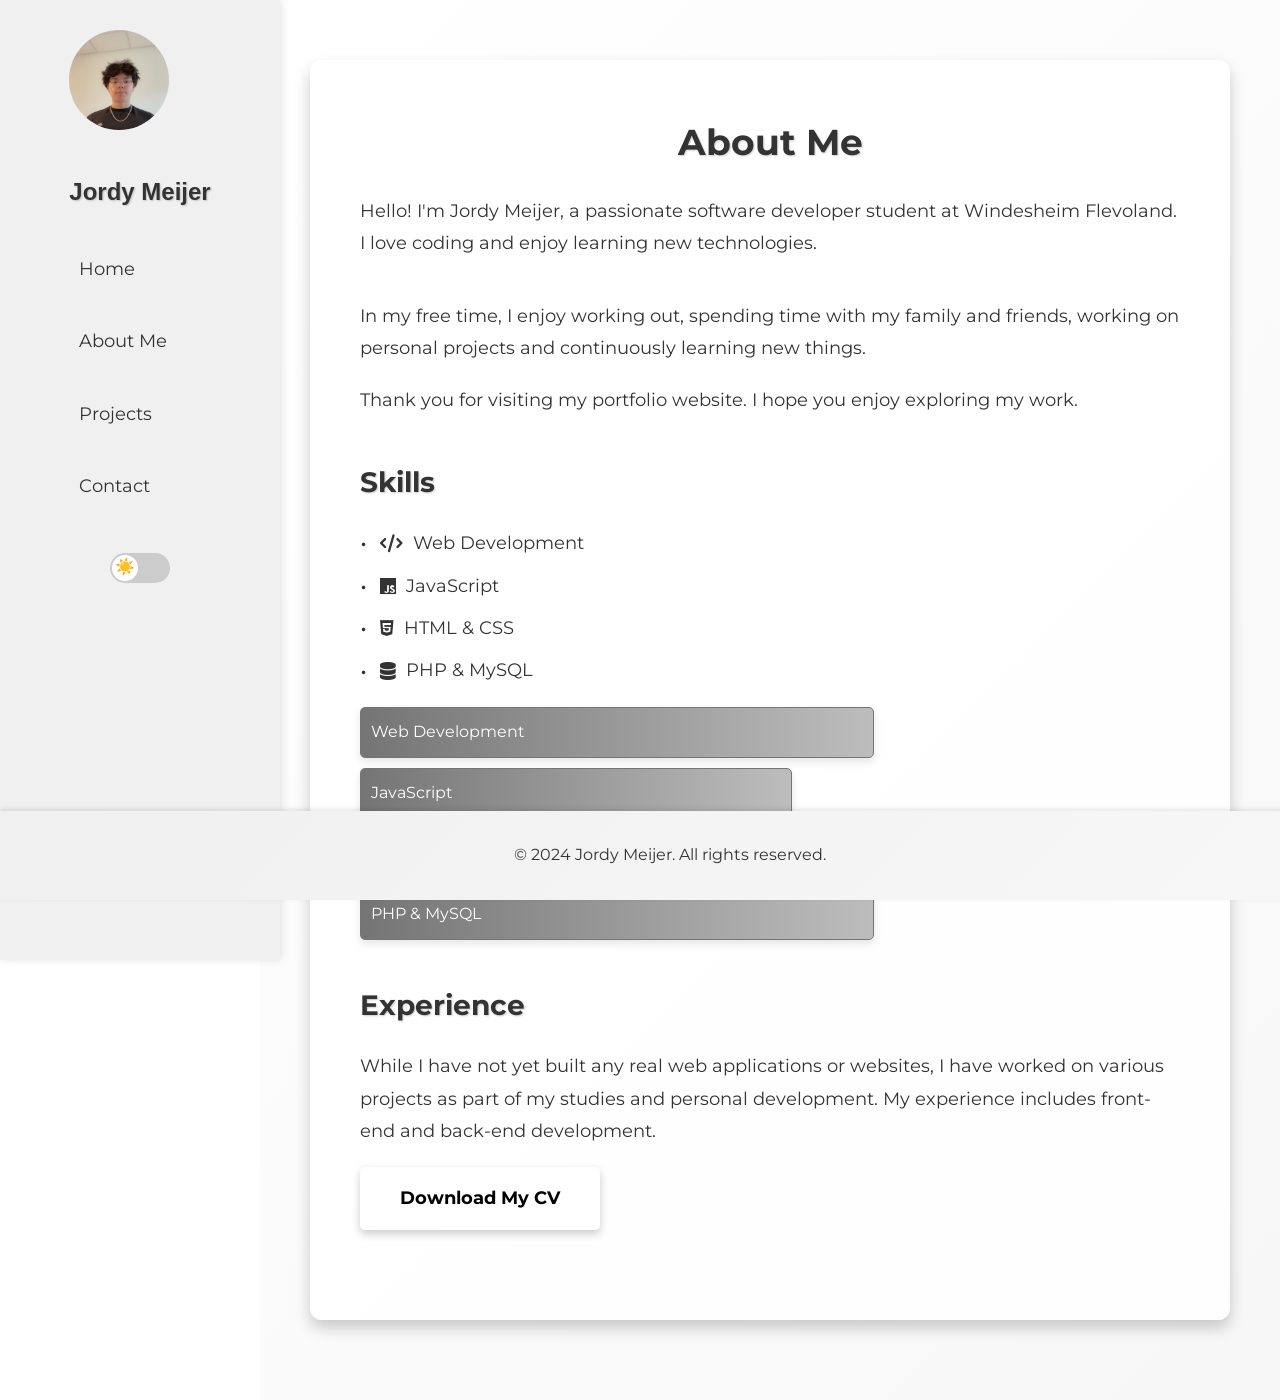
==== commit 188b2de1: "debugging" ====
--- a/about.html
+++ b/about.html
@@ -12,6 +12,16 @@
     <link href="https://fonts.googleapis.com/css2?family=Montserrat:wght@400;700&display=swap" rel="stylesheet">
     <!-- JavaScript for theme toggle and back-to-top functionality -->
     <script src="js/theme-toggle.js" defer></script>
+    <script>
+        document.addEventListener('DOMContentLoaded', function() {
+            const headerToggle = document.querySelector('.header-toggle');
+            const headerContent = document.querySelector('.header-content');
+
+            headerToggle.addEventListener('click', function() {
+                headerContent.classList.toggle('active');
+            });
+        });
+    </script>
 </head>
 <body class="about-page">
     <!-- Header section with navigation -->
--- a/css/styles.css
+++ b/css/styles.css
@@ -914,15 +914,6 @@
         padding: 20px 10px;
     }
 
-    header img {
-        width: 60px;
-        height: 60px;
-    }
-
-    header h1 {
-        font-size: 18px;
-    }
-
     /* Make header clickable */
     header {
         position: relative;
@@ -942,9 +933,41 @@
 
     .header-content {
         display: none;
+        flex-direction: column;
+        align-items: center;
     }
 
     .header-content.active {
         display: flex;
     }
+
+    header img {
+        width: 60px;
+        height: 60px;
+    }
+
+    header h1 {
+        font-size: 18px;
+    }
+}
+
+/* Hide header toggle button on desktop */
+.header-toggle {
+    display: none;
+}
+
+@media (max-width: 768px) {
+    .header-toggle {
+        display: block;
+    }
+
+    .header-content {
+        display: none;
+        flex-direction: column;
+        align-items: center;
+    }
+
+    .header-content.active {
+        display: flex;
+    }
 }
